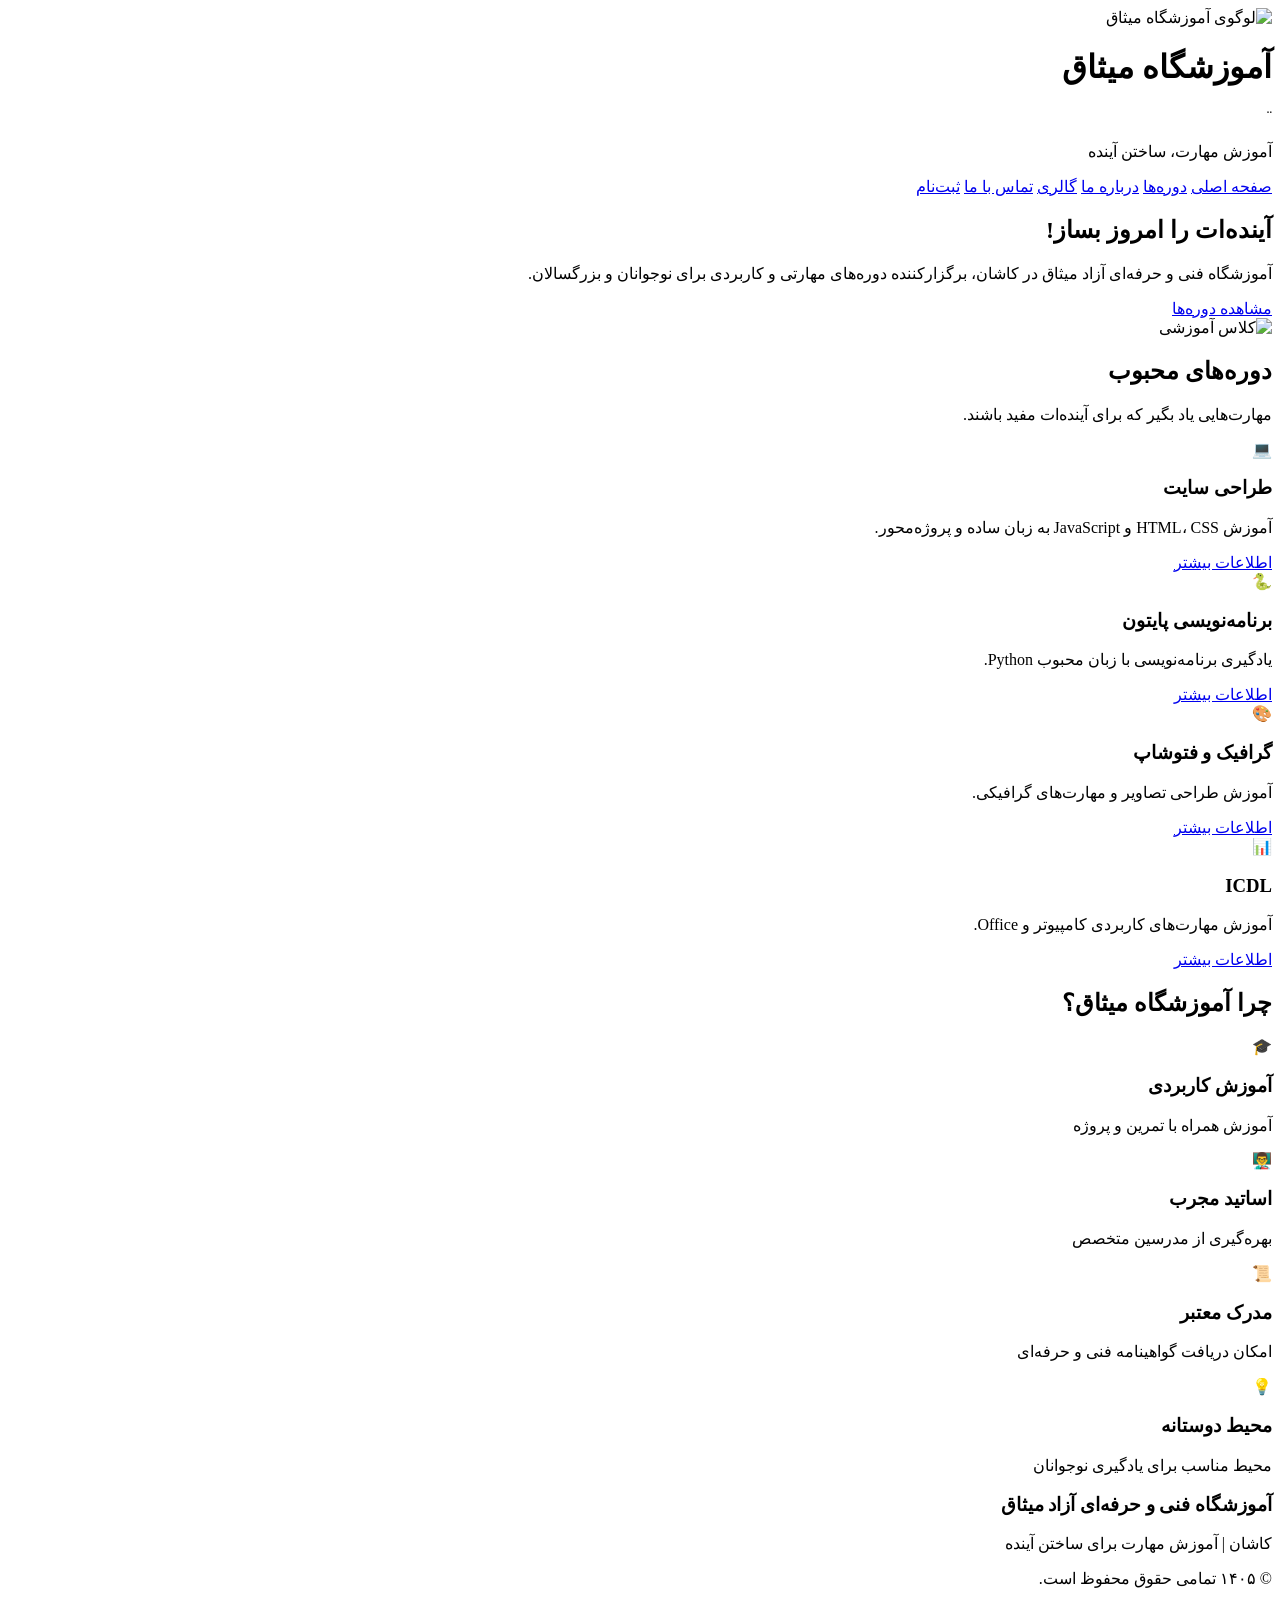
==== index.html @ 76fd15c0 "Add files via upload" ====
﻿<!DOCTYPE html>
<html lang="fa" dir="rtl">

<head>
    <meta charset="UTF-8">
    <meta name="viewport" content="width=device-width, initial-scale=1.0">

    <title>آموزشگاه میثاق | کاشان</title>

    <link rel="stylesheet" href="css/style.css">
</head>

<body>

    <!-- منوی سایت -->

    <header>

        <div class="logo">
            <img src="pc/logo.jpg" alt="لوگوی آموزشگاه میثاق">

            <div>
                <h1>آموزشگاه میثاق</h1>
¨
                <p>آموزش مهارت، ساختن آینده</p>
            </div>
        </div>

        <nav>

            <a href="index.html">صفحه اصلی</a>

            <a href="courses.html">دوره‌ها</a>

            <a href="about.html">درباره ما</a>

            <a href="gallery.html">گالری</a>

            <a href="contact.html">تماس با ما</a>

            <a href="register.html" class="register-btn">
                ثبت‌نام
            </a>

        </nav>

    </header>


    <!-- بخش اصلی -->

    <main>

        <section class="hero">

            <div class="hero-text">

                <h2>
                    آینده‌ات را
                    <span>امروز بساز!</span>
                </h2>

                <p>
                    آموزشگاه فنی و حرفه‌ای آزاد میثاق
                    در کاشان، برگزارکننده دوره‌های مهارتی
                    و کاربردی برای نوجوانان و بزرگسالان.
                </p>

                <a href="courses.html" class="main-btn">
                    مشاهده دوره‌ها
                </a>

            </div>

            <div class="hero-image">

                <img src="pc/ja1.jpg"
                     alt="کلاس آموزشی">

            </div>

        </section>


        <!-- دوره‌های محبوب -->

        <section class="section">

            <h2 class="section-title">
                دوره‌های محبوب
            </h2>

            <p class="section-description">
                مهارت‌هایی یاد بگیر که برای آینده‌ات مفید باشند.
            </p>


            <div class="cards">


                <div class="card">

                    <div class="card-icon">
                        💻
                    </div>

                    <h3>
                        طراحی سایت
                    </h3>

                    <p>
                        آموزش HTML، CSS و JavaScript
                        به زبان ساده و پروژه‌محور.
                    </p>

                    <a href="courses.html">
                        اطلاعات بیشتر
                    </a>

                </div>


                <div class="card">

                    <div class="card-icon">
                        🐍
                    </div>

                    <h3>
                        برنامه‌نویسی پایتون
                    </h3>

                    <p>
                        یادگیری برنامه‌نویسی با زبان
                        محبوب Python.
                    </p>

                    <a href="courses.html">
                        اطلاعات بیشتر
                    </a>

                </div>


                <div class="card">

                    <div class="card-icon">
                        🎨
                    </div>

                    <h3>
                        گرافیک و فتوشاپ
                    </h3>

                    <p>
                        آموزش طراحی تصاویر و
                        مهارت‌های گرافیکی.
                    </p>

                    <a href="courses.html">
                        اطلاعات بیشتر
                    </a>

                </div>


                <div class="card">

                    <div class="card-icon">
                        📊
                    </div>

                    <h3>
                        ICDL
                    </h3>

                    <p>
                        آموزش مهارت‌های کاربردی
                        کامپیوتر و Office.
                    </p>

                    <a href="courses.html">
                        اطلاعات بیشتر
                    </a>

                </div>

            </div>

        </section>


        <!-- چرا میثاق؟ -->

        <section class="why-us">

            <h2>
                چرا آموزشگاه میثاق؟
            </h2>

            <div class="features">

                <div>
                    <strong>🎓</strong>
                    <h3>آموزش کاربردی</h3>
                    <p>
                        آموزش همراه با تمرین و پروژه
                    </p>
                </div>

                <div>
                    <strong>👨‍🏫</strong>
                    <h3>اساتید مجرب</h3>
                    <p>
                        بهره‌گیری از مدرسین متخصص
                    </p>
                </div>

                <div>
                    <strong>📜</strong>
                    <h3>مدرک معتبر</h3>
                    <p>
                        امکان دریافت گواهینامه فنی و حرفه‌ای
                    </p>
                </div>

                <div>
                    <strong>💡</strong>
                    <h3>محیط دوستانه</h3>
                    <p>
                        محیط مناسب برای یادگیری نوجوانان
                    </p>
                </div>

            </div>

        </section>


    </main>


    <!-- فوتر -->

    <footer>

        <h3>
            آموزشگاه فنی و حرفه‌ای آزاد میثاق
        </h3>

        <p>
            کاشان | آموزش مهارت برای ساختن آینده
        </p>

        <p>
            © ۱۴۰۵ تمامی حقوق محفوظ است.
        </p>

    </footer>


    <script src="script.js"></script>

</body>

</html>
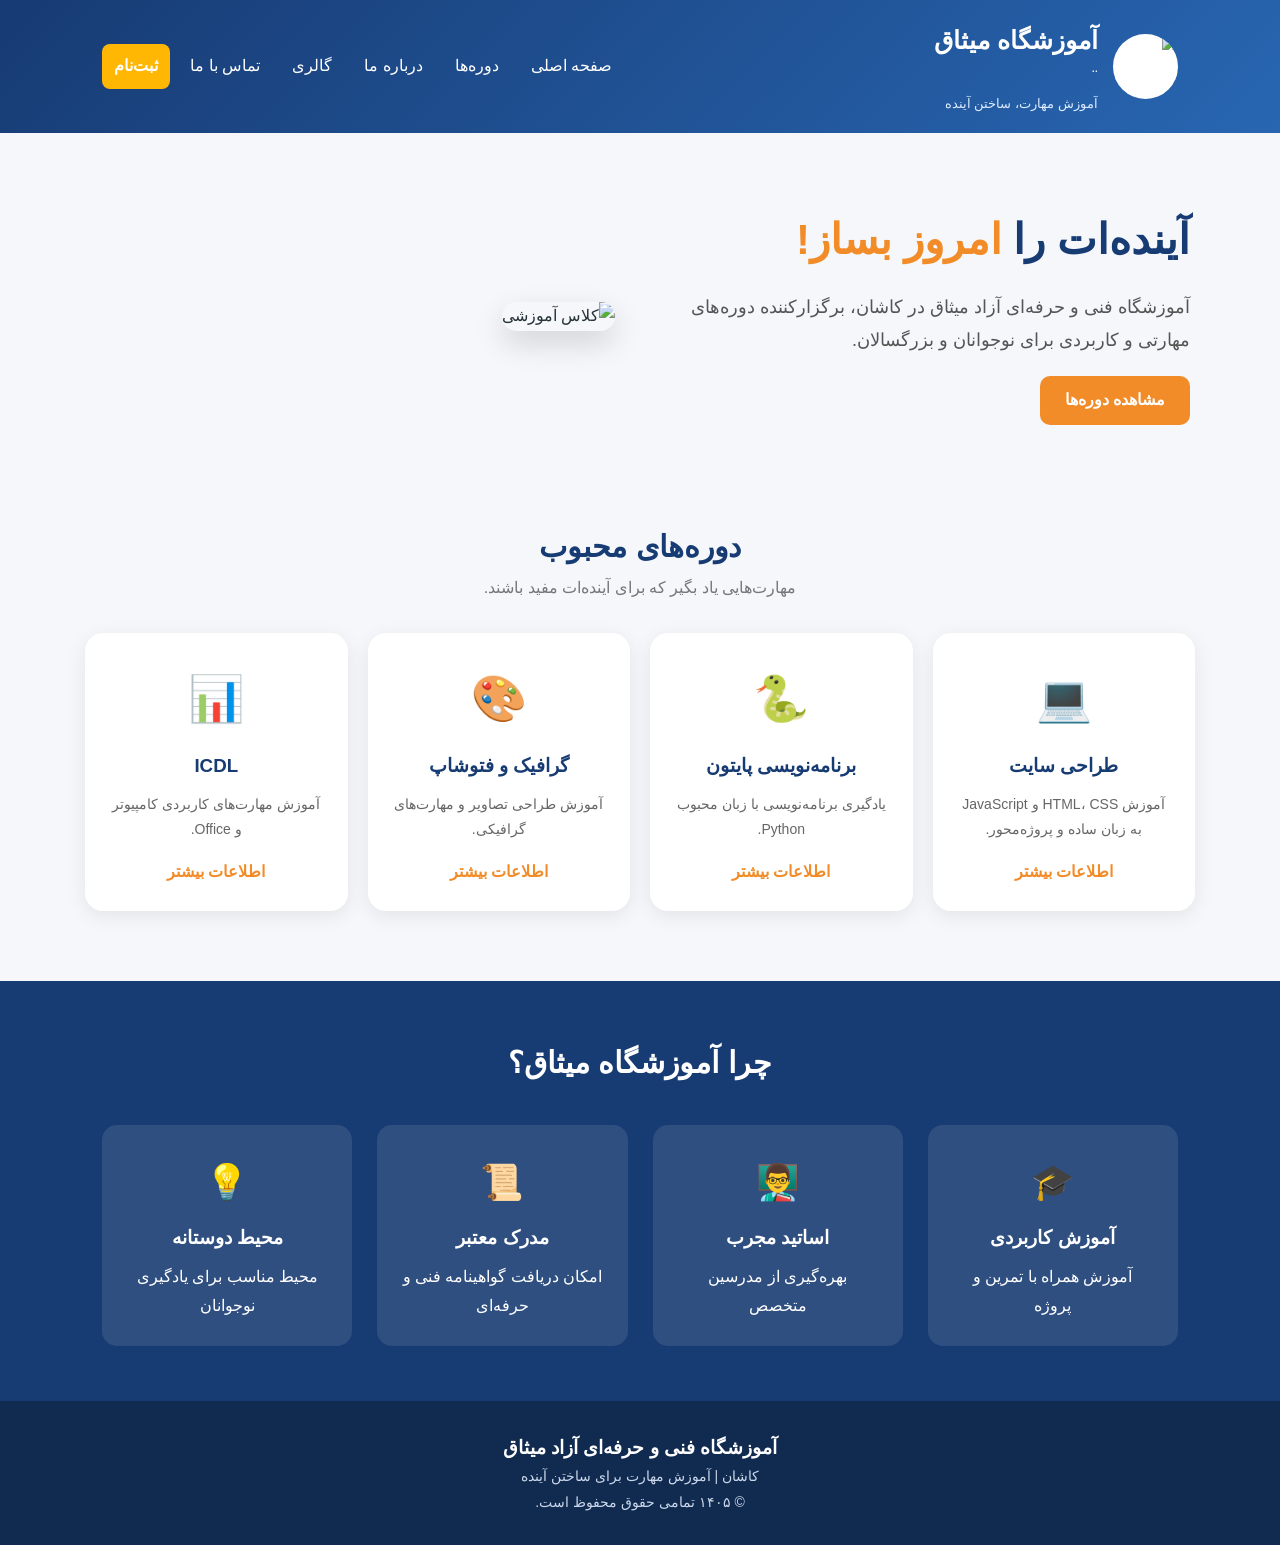
==== commit ac367d6b: "index.html" ====
--- a/index.html
+++ b/index.html
@@ -7,7 +7,7 @@
 
     <title>آموزشگاه میثاق | کاشان</title>
 
-    <link rel="stylesheet" href="css/style.css">
+    <link rel="stylesheet" href="style.css">
 </head>
 
 <body>
@@ -263,4 +263,4 @@
 
 </body>
 
-</html>+</html>
--- a/style.css
+++ b/style.css
@@ -0,0 +1,691 @@
+﻿* {
+    box-sizing: border-box;
+    margin: 0;
+    padding: 0;
+}
+
+body {
+    font-family: Tahoma, Arial, sans-serif;
+    background-color: #f5f7fb;
+    color: #263238;
+    line-height: 1.8;
+}
+
+
+/* Header */
+
+header {
+    background: linear-gradient(135deg, #173b73, #2866b2);
+    color: white;
+
+    padding: 18px 8%;
+
+    display: flex;
+    justify-content: space-between;
+    align-items: center;
+
+    flex-wrap: wrap;
+}
+
+.logo {
+    display: flex;
+    align-items: center;
+    gap: 15px;
+}
+
+.logo img {
+    width: 65px;
+    height: 65px;
+
+    border-radius: 50%;
+    background-color: white;
+
+    object-fit: cover;
+}
+
+
+.logo h1 {
+    font-size: 25px;
+}
+
+.logo p {
+    font-size: 13px;
+    color: #dcecff;
+}
+
+
+nav {
+    display: flex;
+    gap: 8px;
+    align-items: center;
+}
+
+nav a {
+    color: white;
+    text-decoration: none;
+
+    padding: 8px 12px;
+
+    border-radius: 8px;
+
+    transition: 0.3s;
+}
+
+nav a:hover {
+    background-color: rgba(255,255,255,0.2);
+}
+
+nav .register-btn {
+    background-color: #ffb703;
+    color: #ffffff;
+    font-weight: bold;
+}
+
+
+/* Hero */
+
+.hero {
+    max-width: 1150px;
+
+    margin: 50px auto;
+
+    padding: 25px;
+
+    display: flex;
+
+    align-items: center;
+
+    gap: 50px;
+}
+
+.hero-text {
+    flex: 1;
+}
+
+.hero-text h2 {
+    font-size: 42px;
+
+    color: #173b73;
+
+    line-height: 1.5;
+}
+
+.hero-text h2 span {
+    color: #f28c28;
+}
+
+.hero-text p {
+    margin: 20px 0;
+
+    font-size: 18px;
+
+    color: #555;
+}
+
+.hero-image {
+    flex: 1;
+}
+
+.hero-image img {
+    width: 100%;
+
+    border-radius: 25px;
+
+    box-shadow: 0 12px 30px rgba(0,0,0,0.15);
+}
+
+.main-btn {
+    display: inline-block;
+
+    background-color: #f28c28;
+
+    color: white;
+
+    text-decoration: none;
+
+    padding: 10px 25px;
+
+    border-radius: 10px;
+
+    font-weight: bold;
+
+    transition: 0.3s;
+}
+
+.main-btn:hover {
+    background-color: #d96f0b;
+
+    transform: translateY(-2px);
+}
+
+
+/* Sections */
+
+.section {
+    max-width: 1150px;
+
+    margin: 50px auto;
+
+    padding: 20px;
+}
+
+.section-title {
+    text-align: center;
+
+    font-size: 30px;
+
+    color: #173b73;
+}
+
+.section-description {
+    text-align: center;
+
+    color: #777;
+
+    margin-bottom: 30px;
+}
+
+
+/* Cards */
+
+.cards {
+    display: grid;
+
+    grid-template-columns:
+        repeat(4, 1fr);
+
+    gap: 20px;
+}
+
+.card {
+    background-color: white;
+
+    padding: 25px;
+
+    border-radius: 18px;
+
+    text-align: center;
+
+    box-shadow:
+        0 5px 20px rgba(0,0,0,0.08);
+
+    transition: 0.3s;
+}
+
+.card:hover {
+    transform: translateY(-8px);
+
+    box-shadow:
+        0 12px 30px rgba(0,0,0,0.14);
+}
+
+.card-icon {
+    font-size: 45px;
+
+    margin-bottom: 10px;
+}
+
+.card h3 {
+    color: #173b73;
+
+    margin-bottom: 10px;
+}
+
+.card p {
+    color: #666;
+
+    font-size: 14px;
+
+    margin-bottom: 15px;
+}
+
+.card a {
+    color: #f28c28;
+
+    text-decoration: none;
+
+    font-weight: bold;
+}
+
+
+/* Why Us */
+
+.why-us {
+    background-color: #173b73;
+
+    color: white;
+
+    padding: 55px 8%;
+
+    text-align: center;
+}
+
+.why-us h2 {
+    font-size: 30px;
+
+    margin-bottom: 35px;
+}
+
+.features {
+    max-width: 1100px;
+
+    margin: auto;
+
+    display: grid;
+
+    grid-template-columns:
+        repeat(4, 1fr);
+
+    gap: 25px;
+}
+
+.features div {
+    background-color:
+        rgba(255,255,255,0.1);
+
+    padding: 25px;
+
+    border-radius: 15px;
+}
+
+.features strong {
+    font-size: 35px;
+}
+
+.features h3 {
+    margin: 8px 0;
+}
+
+
+/* Footer */
+
+footer {
+    background-color: #102a50;
+
+    color: white;
+
+    text-align: center;
+
+    padding: 30px;
+}
+
+footer p {
+    color: #cbd8eb;
+
+    font-size: 14px;
+}
+
+
+/* Responsive */
+
+@media (max-width: 900px) {
+
+    header {
+        justify-content: center;
+
+        gap: 20px;
+    }
+
+    .hero {
+        flex-direction: column;
+
+        text-align: center;
+    }
+
+    .cards {
+        grid-template-columns:
+            repeat(2, 1fr);
+    }
+
+    .features {
+        grid-template-columns:
+            repeat(2, 1fr);
+    }
+
+}
+
+
+@media (max-width: 600px) {
+
+    nav {
+        flex-direction: column;
+
+        width: 100%;
+    }
+
+    nav a {
+        width: 100%;
+
+        text-align: center;
+    }
+
+    .hero-text h2 {
+        font-size: 30px;
+    }
+
+    .cards {
+        grid-template-columns:
+            1fr;
+    }
+
+    .features {
+        grid-template-columns:
+            1fr;
+    }
+
+}
+
+form {
+    max-width: 600px;
+
+    margin: auto;
+
+    background-color: white;
+
+    padding: 30px;
+
+    border-radius: 20px;
+
+    box-shadow:
+        0 5px 25px rgba(0,0,0,0.1);
+}
+
+form label {
+    display: block;
+
+    margin-top: 15px;
+
+    font-weight: bold;
+
+    color: #173b73;
+}
+
+form input,
+form select {
+    width: 100%;
+
+    padding: 12px;
+
+    margin-top: 5px;
+
+    border: 1px solid #ddd;
+
+    border-radius: 8px;
+
+    font-family: Tahoma;
+
+    font-size: 15px;
+}
+
+form button {
+    width: 100%;
+
+    margin-top: 25px;
+
+    padding: 12px;
+
+    border: none;
+
+    border-radius: 8px;
+
+    background-color: #f28c28;
+
+    color: white;
+
+    font-size: 17px;
+
+    cursor: pointer;
+}
+
+form button:hover {
+    background-color: #d96f0b;
+}
+
+#message {
+    margin-top: 20px;
+
+    text-align: center;
+
+    font-weight: bold;
+}
+
+/* فیلتر دوره‌ها */
+
+.course-filter {
+    text-align: center;
+
+    margin-bottom: 30px;
+}
+
+.course-filter button {
+    border: none;
+
+    background-color: #173b73;
+
+    color: white;
+
+    padding: 10px 18px;
+
+    margin: 5px;
+
+    border-radius: 8px;
+
+    cursor: pointer;
+
+    font-family: Tahoma;
+}
+
+.course-filter button:hover {
+    background-color: #f28c28;
+}
+
+
+/* درباره ما */
+
+.about-section {
+    max-width: 1000px;
+
+    margin: 50px auto;
+
+    padding: 30px;
+
+    text-align: center;
+}
+
+.about-section h2 {
+    color: #173b73;
+
+    font-size: 32px;
+
+    margin-bottom: 20px;
+}
+
+.about-section p {
+    font-size: 17px;
+
+    color: #555;
+
+    margin: 15px 0;
+}
+
+.about-boxes {
+    display: grid;
+
+    grid-template-columns:
+        repeat(3, 1fr);
+
+    gap: 20px;
+
+    margin-top: 35px;
+}
+
+.about-boxes div {
+    background-color: white;
+
+    padding: 25px;
+
+    border-radius: 15px;
+
+    box-shadow:
+        0 5px 20px rgba(0,0,0,0.08);
+}
+
+.about-boxes strong {
+    font-size: 40px;
+}
+
+.about-boxes h3 {
+    color: #173b73;
+}
+
+
+/* تماس با ما */
+
+.contact-container {
+    max-width: 1000px;
+
+    margin: auto;
+
+    display: grid;
+
+    grid-template-columns:
+        1fr 1fr;
+
+    gap: 30px;
+}
+
+.contact-info {
+    background-color: #173b73;
+
+    color: white;
+
+    padding: 30px;
+
+    border-radius: 18px;
+}
+
+.contact-info h3 {
+    margin-bottom: 20px;
+}
+
+.contact-info p {
+    margin: 15px 0;
+}
+
+
+/* فرم */
+
+textarea {
+    width: 100%;
+
+    padding: 12px;
+
+    margin-top: 5px;
+
+    border: 1px solid #ddd;
+
+    border-radius: 8px;
+
+    font-family: Tahoma;
+
+    font-size: 15px;
+
+    resize: vertical;
+}
+
+
+/* گالری */
+
+.gallery {
+    display: grid;
+
+    grid-template-columns:
+        repeat(3, 1fr);
+
+    gap: 20px;
+}
+
+.gallery img {
+    width: 100%;
+
+    height: 220px;
+
+    object-fit: cover;
+
+    border-radius: 15px;
+
+    cursor: pointer;
+
+    transition: 0.3s;
+}
+
+.gallery img:hover {
+    transform: scale(1.04);
+}
+
+
+/* پنجره تصویر */
+
+.modal {
+    display: none;
+
+    position: fixed;
+
+    z-index: 100;
+
+    left: 0;
+
+    top: 0;
+
+    width: 100%;
+
+    height: 100%;
+
+    background-color:
+        rgba(0,0,0,0.85);
+
+    align-items: center;
+
+    justify-content: center;
+}
+
+.modal img {
+    max-width: 80%;
+
+    max-height: 80%;
+
+    border-radius: 15px;
+}
+
+.modal span {
+    position: absolute;
+
+    top: 20px;
+
+    right: 40px;
+
+    color: white;
+
+    font-size: 45px;
+
+    cursor: pointer;
+}
+
+
+/* موبایل */
+
+@media (max-width: 700px) {
+
+    .about-boxes {
+        grid-template-columns: 1fr;
+    }
+
+    .contact-container {
+        grid-template-columns: 1fr;
+    }
+
+    .gallery {
+        grid-template-columns: 1fr;
+    }
+
+}
